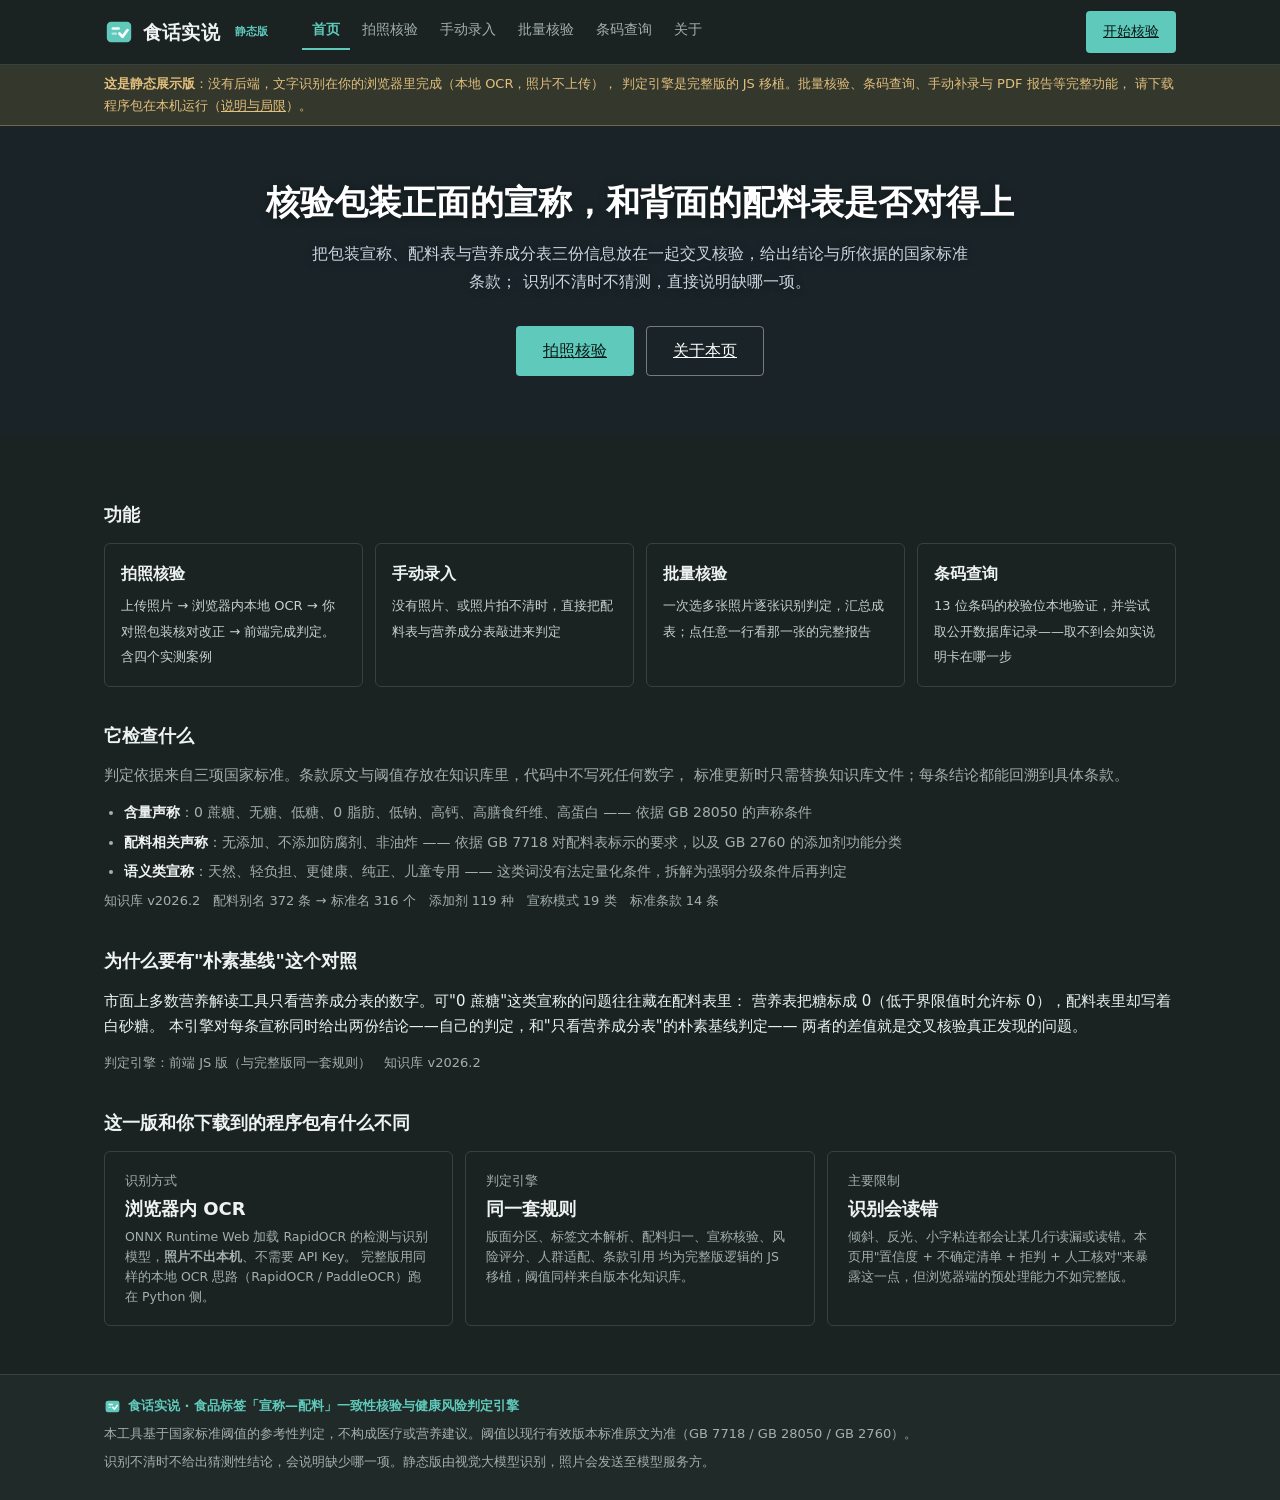
==== index.html @ 98bd34e5 "新增过敏原预警与个人健康档案" ====
<!DOCTYPE html>
<html lang="zh-CN">
<head>
<meta charset="utf-8">
<meta name="viewport" content="width=device-width, initial-scale=1">
<title>食话实说 · 静态版 · 食品标签「宣称—配料」核验</title>
<!-- 相对路径：GitHub Pages 常部署在 user.github.io/repo/ 这样的子路径下，
     绝对路径 /static/... 会 404，因此本套页面一律用相对路径。 -->
<link rel="stylesheet" href="static/style.css">
<style>
  /* 静态版补充样式（三页共用，故内联在此，避免改动逐字复制的 style.css）。
     1) style.css 里的 hero 背景图用的是 /static/hero.jpg 绝对路径，子路径部署会 404，
        这里改用纯色底。若要恢复背景图：把 web/static/hero.jpg 复制到 static/ 下，
        并把下面第一行的 background-image 改成 url("static/hero.jpg")。
     2) 顶部「静态展示版」横条。 */
  .hero, .page-hero { background-image: none; background-color: var(--bg-soft); }
  .hero::before, .page-hero::before { background: rgba(15, 23, 42, .30); }
  .static-banner {
    background: rgba(227, 192, 125, .12);
    border-bottom: 1px solid rgba(227, 192, 125, .35);
    color: var(--warn);
    font-size: 13px;
    line-height: 1.7;
  }
  .static-banner-inner { max-width: var(--wrap); margin: 0 auto; padding: 8px 24px; }
  .static-banner a { color: var(--warn); }
  .static-banner b { font-weight: 700; }
</style>
</head>
<body>

<header class="topbar">
  <div class="topbar-inner">
    <a class="brand" href="index.html">
      <svg class="brand-logo" viewBox="0 0 32 32" width="30" height="30" aria-hidden="true"><rect x="3" y="5" width="26" height="22" rx="4.5" fill="currentColor"/><rect x="8" y="11" width="9" height="2.6" rx="1.3" fill="#fff" opacity=".92"/><rect x="8" y="16.4" width="6" height="2.6" rx="1.3" fill="#fff" opacity=".55"/><path d="M16.5 17.6l3.3 3.4 5.2-7" fill="none" stroke="#fff" stroke-width="2.9" stroke-linecap="round" stroke-linejoin="round"/></svg>
      <span class="brand-name">食话实说</span>
      <span class="brand-tag">静态版</span>
    </a>
    <nav class="nav">
      <a href="index.html">首页</a>
      <a href="verify.html">拍照核验</a>
      <a href="manual.html">手动录入</a>
      <a href="batch.html">批量核验</a>
      <a href="barcode.html">条码查询</a>
      <a href="about.html">关于</a>
    </nav>
    <div class="topbar-actions">
      <a class="btn btn-sm" href="verify.html">开始核验</a>
    </div>
  </div>
</header>

<div class="static-banner">
  <div class="static-banner-inner">
    <b>这是静态展示版</b>：没有后端，文字识别在你的浏览器里完成（本地 OCR，照片不上传），
    判定引擎是完整版的 JS 移植。批量核验、条码查询、手动补录与 PDF 报告等完整功能，
    请下载程序包在本机运行（<a href="about.html">说明与局限</a>）。
  </div>
</div>

<section class="hero">
  <div class="hero-inner">
    <h1>核验包装正面的宣称，和背面的配料表是否对得上</h1>
    <p class="hero-sub">
      把包装宣称、配料表与营养成分表三份信息放在一起交叉核验，给出结论与所依据的国家标准条款；
      识别不清时不猜测，直接说明缺哪一项。
    </p>

    <div class="hero-actions">
      <a class="btn btn-lg" href="verify.html">拍照核验</a>
      <a class="btn-ghost btn-lg" href="about.html">关于本页</a>
    </div>
  </div>
</section>

<main>
  <h2>功能</h2>
  <div class="feature-grid">
    <a class="feature-card" href="verify.html">
      <span class="name">拍照核验</span>
      <span class="desc">上传照片 → 浏览器内本地 OCR → 你对照包装核对改正 → 前端完成判定。含四个实测案例</span>
    </a>
    <a class="feature-card" href="manual.html">
      <span class="name">手动录入</span>
      <span class="desc">没有照片、或照片拍不清时，直接把配料表与营养成分表敲进来判定</span>
    </a>
    <a class="feature-card" href="batch.html">
      <span class="name">批量核验</span>
      <span class="desc">一次选多张照片逐张识别判定，汇总成表；点任意一行看那一张的完整报告</span>
    </a>
    <a class="feature-card" href="barcode.html">
      <span class="name">条码查询</span>
      <span class="desc">13 位条码的校验位本地验证，并尝试取公开数据库记录——取不到会如实说明卡在哪一步</span>
    </a>
  </div>

  <h2>它检查什么</h2>
  <p class="muted">
    判定依据来自三项国家标准。条款原文与阈值存放在知识库里，代码中不写死任何数字，
    标准更新时只需替换知识库文件；每条结论都能回溯到具体条款。
  </p>
  <ul class="plain-list">
    <li><b>含量声称</b>：0 蔗糖、无糖、低糖、0 脂肪、低钠、高钙、高膳食纤维、高蛋白 —— 依据 GB 28050 的声称条件</li>
    <li><b>配料相关声称</b>：无添加、不添加防腐剂、非油炸 —— 依据 GB 7718 对配料表标示的要求，以及 GB 2760 的添加剂功能分类</li>
    <li><b>语义类宣称</b>：天然、轻负担、更健康、纯正、儿童专用 —— 这类词没有法定量化条件，拆解为强弱分级条件后再判定</li>
  </ul>
  <p class="small muted" id="kbInfo">知识库信息加载中…</p>

  <h2>为什么要有"朴素基线"这个对照</h2>
  <p>
    市面上多数营养解读工具只看营养成分表的数字。可"0 蔗糖"这类宣称的问题往往藏在配料表里：
    营养表把糖标成 0（低于界限值时允许标 0），配料表里却写着白砂糖。
    本引擎对每条宣称同时给出两份结论——自己的判定，和"只看营养成分表"的朴素基线判定——
    两者的差值就是交叉核验真正发现的问题。
  </p>
  <p class="small muted" id="engineInfo"></p>

  <h2>这一版和你下载到的程序包有什么不同</h2>
  <div class="stat-cards">
    <div class="stat-card">
      <div class="k">识别方式</div>
      <div class="v" style="font-size:18px">浏览器内 OCR</div>
      <div class="s">ONNX Runtime Web 加载 RapidOCR 的检测与识别模型，<b>照片不出本机</b>、不需要 API Key。
        完整版用同样的本地 OCR 思路（RapidOCR / PaddleOCR）跑在 Python 侧。</div>
    </div>
    <div class="stat-card">
      <div class="k">判定引擎</div>
      <div class="v" style="font-size:18px">同一套规则</div>
      <div class="s">版面分区、标签文本解析、配料归一、宣称核验、风险评分、人群适配、条款引用
        均为完整版逻辑的 JS 移植，阈值同样来自版本化知识库。</div>
    </div>
    <div class="stat-card">
      <div class="k">主要限制</div>
      <div class="v" style="font-size:18px">识别会读错</div>
      <div class="s">倾斜、反光、小字粘连都会让某几行读漏或读错。本页用"置信度 + 不确定清单 + 拒判
        + 人工核对"来暴露这一点，但浏览器端的预处理能力不如完整版。</div>
    </div>
  </div>
</main>

<footer>
  <div class="footer-inner">
    <p class="footer-brand">
      <svg class="footer-logo" viewBox="0 0 32 32" width="17" height="17" aria-hidden="true"><rect x="3" y="5" width="26" height="22" rx="4.5" fill="currentColor"/><rect x="8" y="11" width="9" height="2.6" rx="1.3" fill="#fff" opacity=".92"/><rect x="8" y="16.4" width="6" height="2.6" rx="1.3" fill="#fff" opacity=".55"/><path d="M16.5 17.6l3.3 3.4 5.2-7" fill="none" stroke="#fff" stroke-width="2.9" stroke-linecap="round" stroke-linejoin="round"/></svg>
      食话实说 · 食品标签「宣称—配料」一致性核验与健康风险判定引擎
    </p>
    <p>本工具基于国家标准阈值的参考性判定，不构成医疗或营养建议。阈值以现行有效版本标准原文为准（GB 7718 / GB 28050 / GB 2760）。</p>
    <p>识别不清时不给出猜测性结论，会说明缺少哪一项。静态版由视觉大模型识别，照片会发送至模型服务方。</p>
  </div>
</footer>

<script src="static/rules.js"></script>
<script src="static/ocr.js"></script>
<script src="static/app.js"></script>
</body>
</html>
---- static/style.css ----
/* 食话实说 · 共享样式
 *
 * 设计基线：白底、1px 边框、6px 圆角、无阴影。不用渐变、不用大圆角、
 * 不用 emoji 图标——这四样是模板化页面最明显的特征，真实网站很少这么写。
 * 字号克制：正文 15px，标题最大 24px，不做巨型标语。
 */

:root {
  /* 深色主题。整页统一深墨绿，靠明度差分层：页面底 < 卡片 < 悬停态。
     深色底上原来的 #0f766e 太暗，品牌色提亮为 #2dd4bf。 */
  --brand: #5fc9bb;
  --brand-dark: #45b3a5;
  --brand-light: #1c423d;
  --line: #35423f;
  --text: #eef2f1;
  --muted: #a3b0ad;
  /* 小字说明专用：比 --muted 亮一档，12~13px 下才看得清，
     又不像 --text 那样逼近纯白，读起来柔和 */
  --text-soft: #c6d2cf;
  --bg-soft: #202a28;
  --ok: #6fdaa4;
  --bad: #eb9d9d;
  --warn: #e3c07d;
  --unknown: #9ca3af;
  --bg: #1a2321;
  --card: #212c2a;
  --card-hover: #27332f;
  --field: #1b2523;
  /* 这两个变量此前被引用但没定义：var(--radius) 在多处使用却解析为空，
     那些圆角其实一直没生效。现在补上，并统一内容宽度。 */
  --radius: 6px;
  --wrap: 1120px;
}

* { box-sizing: border-box; }

body {
  margin: 0;
  background: var(--bg);
  color: #eef2f1;
  color: var(--text);
  font: 15px/1.7 "Microsoft YaHei", "PingFang SC", system-ui, sans-serif;
}

a { color: var(--brand); }

/* ---------------------------------------------------------------- 顶栏 */
.topbar { border-bottom: 1px solid var(--line); background: var(--bg); }

/* 顶栏三段式：品牌（logo + 名称 + 标签）｜导航｜动作区 */
.topbar-inner {
  max-width: var(--wrap);
  margin: 0 auto;
  padding: 0 24px;
  height: 64px;
  display: flex;
  align-items: center;
  gap: 28px;
}

.brand {
  display: flex;
  align-items: center;
  gap: 9px;
  text-decoration: none;
  color: var(--brand);
  flex: none;
}

.brand-logo { display: block; flex: none; }

.brand-name {
  font-size: 19px;
  font-weight: 700;
  color: var(--text);
  letter-spacing: .2px;
  white-space: nowrap;
}

/* 品牌后的小标签，作用相当于腾讯云那里的「大模型」 */
.brand-tag {
  font-size: 11px;
  font-weight: 600;
  color: var(--brand);
  background: var(--brand-soft);
  padding: 2px 6px;
  border-radius: 3px;
  white-space: nowrap;
}

.nav { display: flex; gap: 2px; flex-wrap: wrap; margin-right: auto; }

.topbar-actions { display: flex; align-items: center; gap: 14px; flex: none; }

.topbar-link {
  font-size: 14px;
  color: var(--muted);
  text-decoration: none;
  white-space: nowrap;
}

.topbar-link:hover { color: var(--brand); }

.btn-sm { padding: 6px 14px; font-size: 14px; }

.nav a {
  padding: 4px 10px 6px;
  font-size: 14px;
  color: var(--muted);
  text-decoration: none;
  border-bottom: 2px solid transparent;
}

.nav a:hover { color: var(--text); }
.nav a.active { color: var(--brand); border-bottom-color: var(--brand); font-weight: 600; }

/* ---------------------------------------------------------------- 内容区 */
main { max-width: var(--wrap); margin: 0 auto; padding: 32px 24px 48px; }

h1 { font-size: 24px; margin: 0 0 10px; font-weight: 600; color: #eef2f1;
  color: var(--text); }
h2 { font-size: 18px; margin: 34px 0 12px; font-weight: 600; color: #eef2f1;
  color: var(--text); }
h3 { font-size: 16px; margin: 22px 0 8px; font-weight: 600; color: #eef2f1;
  color: var(--text); }
p { margin: 0 0 12px; }

.lead { color: var(--muted); margin-bottom: 26px; }
.muted { color: var(--muted); }
.small { font-size: 13px; }

/* ---------------------------------------------------------------- 按钮 */
.btn,
.btn-ghost {
  font: inherit;
  font-size: 14px;
  padding: 8px 16px;
  border-radius: 4px;
  border: 1px solid transparent;
  cursor: pointer;
}

.btn { background: var(--brand); color: #0b1a18; }
.btn:hover { background: var(--brand-dark); }
.btn:disabled { background: #3a4644; color: #6b7a77; cursor: not-allowed; }

.btn-ghost { background: transparent; border-color: var(--line); color: var(--text); }
.btn-ghost:hover { border-color: var(--brand); color: var(--brand); }

.btn-row { display: flex; gap: 10px; flex-wrap: wrap; margin: 18px 0; }

/* ---------------------------------------------------------------- 面板与表单 */
.panel {
  border: 1px solid var(--line);
  border-radius: var(--radius);
  padding: 18px 20px;
  margin-bottom: 18px;
}

.panel-title {
  font-size: 15px;
  font-weight: 600;
  margin: 0 0 14px;
  padding-bottom: 10px;
  border-bottom: 1px solid var(--line);
  color: #eef2f1;
  color: var(--text);
}

label { display: block; font-size: 14px; margin: 14px 0 6px; }
label:first-child { margin-top: 0; }

input[type="text"],
textarea,
select {
  width: 100%;
  font: inherit;
  font-size: 14px;
  padding: 8px 10px;
  border: 1px solid var(--line);
  border-radius: 4px;
  background: var(--card);
  color: var(--text);
}

input:focus,
textarea:focus,
select:focus { outline: none; border-color: var(--brand); }

textarea { min-height: 76px; resize: vertical; line-height: 1.6; }

.field-hint { font-size: 12px; color: var(--muted); margin-top: 4px; }

/* ---------------------------------------------------------------- 拖拽上传 */
.dropzone {
  display: block;
  border: 1px dashed #3a4644;
  border-radius: var(--radius);
  padding: 28px 20px;
  text-align: center;
  color: var(--muted);
  cursor: pointer;
  background: var(--bg-soft);
}

.dropzone:hover,
.dropzone.over { border-color: var(--brand); color: var(--brand); background: rgba(45, 212, 191, .08); }
.dropzone input[type="file"] { display: none; }
.dropzone b { display: block; font-size: 15px; color: var(--text); margin-bottom: 4px; }
.dropzone.over b { color: var(--brand); }

.preview-wrap { position: relative; margin-top: 14px; }
.preview-wrap[hidden] { display: none; }
.preview { width: 100%; border: 1px solid var(--line); border-radius: var(--radius); display: block; }

.file-info { font-size: 13px; color: var(--muted); margin-top: 8px; }

/* ---------------------------------------------------------------- 提示条 */
.notice {
  border: 1px solid var(--line);
  border-left: 3px solid var(--brand);
  border-radius: 4px;
  padding: 10px 14px;
  margin-bottom: 16px;
  font-size: 14px;
  background: var(--bg-soft);
}

.notice.error { border-left-color: var(--bad); color: var(--bad); }
.notice.ok { border-left-color: var(--ok); color: var(--ok); }

/* ---------------------------------------------------------------- 首页 */
.entry { border-top: 1px solid var(--line); padding: 16px 0; }
.entry:last-child { border-bottom: 1px solid var(--line); }

.entry a {
  display: flex;
  align-items: baseline;
  gap: 16px;
  text-decoration: none;
  color: inherit;
}

.entry a:hover .entry-name { color: var(--brand); }
.entry-name { font-size: 16px; font-weight: 600; min-width: 120px; }
.entry-desc { color: var(--muted); font-size: 14px; }

.plain-list { margin: 0; padding-left: 20px; color: var(--muted); font-size: 14px; }
.plain-list li { margin-bottom: 6px; }
.plain-list b { color: var(--text); font-weight: 600; }

/* ---------------------------------------------------------------- 结果渲染 */
.stages { font-size: 13px; color: var(--muted); margin-bottom: 12px; }
.stages[hidden] { display: none; }
.stage { display: inline-block; margin-right: 14px; }
.stage.done { color: var(--ok); }
.stage.active { color: var(--brand); font-weight: 600; }

.summary {
  display: grid;
  grid-template-columns: repeat(auto-fit, minmax(200px, 1fr));
  gap: 1px;
  background: var(--line);
  border: 1px solid var(--line);
  border-radius: var(--radius);
  overflow: hidden;
  margin-bottom: 20px;
}

.stat { background: var(--card); padding: 14px 16px; }
.stat .k { font-size: 13px; color: var(--muted); }
.stat .v { font-size: 19px; font-weight: 600; margin: 2px 0; }
.stat .s { font-size: 12px; color: var(--muted); }

.section-title {
  font-size: 16px;
  font-weight: 600;
  margin: 26px 0 12px;
  display: flex;
  align-items: center;
  justify-content: space-between;
  gap: 12px;
}

.card {
  border: 1px solid var(--line);
  border-radius: var(--radius);
  padding: 14px 16px;
  margin-bottom: 12px;
}

.card-head { display: flex; align-items: center; gap: 10px; flex-wrap: wrap; }
.claim-title { font-weight: 600; }

.tag {
  font-size: 12px;
  padding: 1px 8px;
  border-radius: 3px;
  border: 1px solid currentColor;
}

.tag.ok { color: var(--ok); }
.tag.bad { color: var(--bad); }
.tag.warn { color: var(--warn); }
.tag.unknown { color: var(--unknown); }

.hits { list-style: none; margin: 10px 0 0; padding: 0; font-size: 14px; }
.hits li { padding: 3px 0 3px 10px; border-left: 2px solid var(--line); margin-bottom: 4px; }
.hits li.violated { border-left-color: var(--bad); }
.hits li.satisfied { border-left-color: var(--ok); }
.hits li.missing { border-left-color: var(--warn); }
.hits b { font-weight: 600; }

.note { font-size: 13px; color: var(--muted); margin-top: 8px; }

.baseline {
  font-size: 13px;
  color: var(--warn);
  background: rgba(251, 191, 36, .1);
  border: 1px solid rgba(251, 191, 36, .35);
  border-radius: 4px;
  padding: 8px 12px;
  margin-top: 10px;
}

.reject {
  border: 1px solid var(--line);
  border-left: 3px solid var(--warn);
  border-radius: 4px;
  padding: 14px 16px;
  background: var(--bg-soft);
}

.unknown-list {
  font-size: 13px;
  color: var(--muted);
  border: 1px solid var(--line);
  border-radius: 4px;
  padding: 10px 12px;
  margin-top: 12px;
}

details { margin-top: 10px; }
summary { cursor: pointer; font-size: 13px; color: var(--brand); }

.clause-chip {
  font: inherit;
  font-size: 12.5px;
  font-family: Consolas, "Courier New", monospace;
  margin: 8px 8px 0 0;
  padding: 4px 8px;
  border: 1px solid var(--line);
  border-radius: 3px;
  background: var(--bg-soft);
  color: var(--brand);
  cursor: pointer;
}

.clause-chip:hover { border-color: var(--brand); }

.factor { margin-bottom: 14px; }
.factor-top { display: flex; justify-content: space-between; font-size: 14px; }

.bar { height: 6px; background: var(--line); border-radius: 3px; overflow: hidden; margin-top: 5px; }
.bar i { display: block; height: 100%; }
.bar i.低 { background: var(--ok); }
.bar i.中 { background: var(--warn); }
.bar i.高 { background: var(--bad); }
.bar i.未知 { background: var(--unknown); }

.pop-list { border: 1px solid var(--line); border-radius: var(--radius); }
.pop { padding: 10px 14px; border-bottom: 1px solid var(--line); font-size: 14px; }
.pop:last-child { border-bottom: none; }
.pop.active { background: rgba(45, 212, 191, .14); border-color: var(--brand); }
.pop .lvl { font-weight: 600; margin-right: 8px; }
.pop .name { font-weight: 600; }
.pop ul { margin: 4px 0 0; padding-left: 20px; color: var(--muted); font-size: 13px; }

/* ---------------------------------------------------------------- 示例库 */
.sample-grid {
  display: grid;
  grid-template-columns: repeat(auto-fit, minmax(240px, 1fr));
  gap: 12px;
}

.sample-card {
  border: 1px solid var(--line);
  border-radius: var(--radius);
  padding: 14px 16px;
  cursor: pointer;
  background: var(--card);
  text-align: left;
  font: inherit;
}

.sample-card:hover { border-color: var(--brand); }
.sample-card .claim { font-size: 12px; color: var(--brand); }
.sample-card .title { font-weight: 600; margin: 4px 0 6px; color: #eef2f1;
  color: var(--text); }
.sample-card .desc { font-size: 13px; color: #c6d2cf;
  color: var(--text-soft); }
.sample-card .note { font-size: 12px; color: var(--warn); margin-top: 8px; }
.sample-card .note.same { color: #c6d2cf;
  color: var(--text-soft); }

/* ---------------------------------------------------------------- 批量列表 */
.batch-list { border: 1px solid var(--line); border-radius: var(--radius); margin-top: 14px; }
.batch-list[hidden] { display: none; }
.batch-item {
  display: flex;
  align-items: center;
  justify-content: space-between;
  gap: 12px;
  padding: 8px 14px;
  border-bottom: 1px solid var(--line);
  font-size: 14px;
}

.batch-item:last-child { border-bottom: none; }
.batch-item .name { overflow: hidden; text-overflow: ellipsis; white-space: nowrap; }

.batch-item button {
  font: inherit;
  font-size: 13px;
  border: none;
  background: none;
  color: var(--muted);
  cursor: pointer;
}

.batch-item button:hover { color: var(--bad); }

/* ---------------------------------------------------------------- 条款弹窗 */
.modal {
  position: fixed;
  inset: 0;
  background: rgba(17, 24, 39, .45);
  display: flex;
  align-items: center;
  justify-content: center;
  padding: 20px;
  z-index: 20;
}

.modal[hidden] { display: none; }

.modal-card {
  background: var(--card);
  border-radius: var(--radius);
  max-width: 640px;
  width: 100%;
  max-height: 80vh;
  overflow: auto;
  padding: 22px 24px;
}

.modal-head {
  display: flex;
  justify-content: space-between;
  align-items: flex-start;
  gap: 16px;
  border-bottom: 1px solid var(--line);
  padding-bottom: 12px;
  margin-bottom: 14px;
}

.modal-head h3 { margin: 0; }
.modal-body { font-size: 14px; line-height: 1.8; white-space: pre-wrap; }
.modal-close {
  font: inherit;
  font-size: 13px;
  border: 1px solid var(--line);
  background: var(--card);
  border-radius: 4px;
  padding: 4px 10px;
  cursor: pointer;
}

/* ---------------------------------------------------------------- 页脚 */
footer {
  border-top: 1px solid var(--line);
  background: var(--bg-soft);
  font-size: 13px;
  color: var(--muted);
}

.footer-inner { max-width: var(--wrap); margin: 0 auto; padding: 20px 24px; }
.footer-inner p { margin: 0 0 6px; }

.footer-brand {
  display: flex;
  align-items: center;
  gap: 7px;
  font-weight: 600;
  color: var(--brand);
}

.footer-logo { display: block; flex: none; }

/* ---------------------------------------------------------------- 感知信息 */
.perception {
  font-size: 12.5px;
  color: var(--muted);
  background: var(--bg-soft);
  border: 1px solid var(--line);
  border-radius: 4px;
  padding: 8px 12px;
}

.clause {
  font-size: 13px;
  color: var(--muted);
  line-height: 1.8;
  background: var(--bg-soft);
  border: 1px solid var(--line);
  border-radius: 4px;
  padding: 10px 12px;
  margin-top: 8px;
  max-height: 260px;
  overflow: auto;
}

/* ---------------------------------------------------------------- 批量明细表 */
.table-wrap {
  overflow-x: auto;
  border: 1px solid var(--line);
  border-radius: var(--radius);
}

table.grid { width: 100%; border-collapse: collapse; font-size: 13.5px; }
table.grid th,
table.grid td {
  padding: 8px 12px;
  border-bottom: 1px solid var(--line);
  text-align: left;
  vertical-align: top;
}

table.grid th { background: var(--bg-soft); font-weight: 600; font-size: 13px; }
table.grid tr:last-child td { border-bottom: none; }
table.grid tr.bad-row td { background: rgba(248, 113, 113, .1); }

/* ---------------------------------------------------------------- 信息行 */
.meta-row {
  display: flex;
  flex-wrap: wrap;
  gap: 6px 20px;
  font-size: 13px;
  color: var(--muted);
  border-top: 1px solid var(--line);
  border-bottom: 1px solid var(--line);
  padding: 8px 0;
  margin: 0 0 20px;
}

/* ---------------------------------------------------------------- 首页 hero */
/* 深色背景配白色文字：文字压在图片上，不加深色遮罩会看不清 */
.hero {
  position: relative;
  background: var(--bg) url("/static/hero.jpg") center / cover no-repeat;
}

.hero::before {
  content: "";
  position: absolute;
  inset: 0;
  background: rgba(15, 23, 42, .72);
}

.hero-inner {
  position: relative;
  max-width: var(--wrap);
  margin: 0 auto;
  padding: 54px 24px 58px;
  text-align: center;
}

.hero h1 {
  font-size: 34px;
  line-height: 1.35;
  font-weight: 600;
  color: #fff;
  margin: 0 0 14px;
  text-shadow: 0 1px 10px rgba(0,0,0,.45);
}

.hero-sub {
  font-size: 16px;
  line-height: 1.75;
  color: #cbd5e1;
  max-width: 660px;
  margin: 0 auto 28px;
  text-shadow: 0 1px 10px rgba(0,0,0,.45);
}

/* hero 里的输入卡：三个 Tab 共用一张卡，避免页面上出现三块并列的大框 */
.hero-card {
  max-width: 720px;
  margin: 0 auto;
  background: var(--card);
  border-radius: var(--radius);
  overflow: hidden;
  text-align: left;
}

.tabs {
  display: flex;
  border-bottom: 1px solid var(--line);
  background: var(--bg-soft);
}

.tab {
  flex: 1;
  font: inherit;
  font-size: 14px;
  padding: 12px 8px;
  border: none;
  border-bottom: 2px solid transparent;
  background: none;
  color: var(--muted);
  cursor: pointer;
}

.tab:hover { color: var(--text); }
.tab.active {
  color: var(--brand);
  border-bottom-color: var(--brand);
  background: var(--card);
  font-weight: 600;
}

.tab-panel { padding: 18px 20px 20px; }
.tab-panel[hidden] { display: none; }

.hero-card .dropzone { padding: 20px 16px; }
.hero-card input[type="text"] { height: 38px; }
.hero-card .btn-row { margin: 14px 0 0; }
.hero-card .field-hint { margin-top: 8px; }

/* ---------------------------------------------------------------- 功能页 hero 条 */
/* 功能页的 hero 与首页同源：同一张标签照片做底，压深遮罩后压白字。
   高度比首页矮得多，主次分明——首页是门面，功能页只是页面标题。 */
.page-hero {
  position: relative;
  background: var(--bg) url("/static/hero.jpg") center / cover no-repeat;
}

.page-hero::before {
  content: "";
  position: absolute;
  inset: 0;
  background: rgba(15, 23, 42, .74);
}

.page-hero-inner {
  position: relative;
  max-width: var(--wrap);
  margin: 0 auto;
  padding: 30px 24px;
}

.page-hero h1 {
  margin: 0 0 6px;
  color: #fff;
  text-shadow: 0 1px 10px rgba(0, 0, 0, .45);
}

.page-hero p {
  margin: 0;
  font-size: 14px;
  color: rgba(255, 255, 255, .86);
}

/* 每页取景位置略有不同，免得五个功能页的顶部看起来一模一样 */
.p-verify  .page-hero { background-position: 28% 42%; }
.p-manual  .page-hero { background-position: 74% 36%; }
.p-batch   .page-hero { background-position: 50% 64%; }
.p-barcode .page-hero { background-position: 16% 54%; }
.p-about   .page-hero { background-position: 84% 46%; }

/* ---------------------------------------------------------------- 首页功能入口 */
.feature-grid {
  display: grid;
  grid-template-columns: repeat(4, 1fr);
  gap: 12px;
}

.feature-card {
  display: block;
  border: 1px solid var(--line);
  border-radius: var(--radius);
  padding: 16px;
  text-decoration: none;
  color: inherit;
}

.feature-card:hover { border-color: var(--brand); }
.feature-card .name { display: block; font-size: 16px; font-weight: 600; margin-bottom: 6px; color: #eef2f1;
  color: var(--text); }
.feature-card .desc { font-size: 13px; line-height: 1.65; color: #c6d2cf;
  color: var(--text-soft); }

/* ---------------------------------------------------------------- 数字卡 */
.stat-cards {
  display: grid;
  grid-template-columns: repeat(3, 1fr);
  gap: 12px;
}

.stat-card {
  border: 1px solid var(--line);
  border-radius: var(--radius);
  padding: 18px 20px;
}

.stat-card .k { font-size: 13px; color: var(--muted); margin-bottom: 6px; }
.stat-card .v { font-size: 24px; font-weight: 600; line-height: 1.2; }
.stat-card .v small { font-size: 13px; font-weight: 400; color: var(--muted); margin-left: 4px; }
.stat-card .s { font-size: 12.5px; color: var(--muted); margin-top: 8px; line-height: 1.6; }

/* ---------------------------------------------------------------- 拍摄对象 */
.scene-grid {
  display: grid;
  grid-template-columns: repeat(4, 1fr);
  gap: 12px;
}

.scene-card {
  font: inherit;
  text-align: left;
  border: 1px solid var(--line);
  border-radius: var(--radius);
  padding: 14px 16px;
  background: var(--card);
  cursor: pointer;
}

.scene-card:hover { border-color: #4b5a57; }

/* 用 outline 而不是 box-shadow 表示选中：不占布局、也不会被当成阴影 */
.scene-card.active {
  border-color: var(--brand);
  outline: 2px solid var(--brand);
  outline-offset: -2px;
}

.scene-card .name { display: block; font-size: 14.5px; font-weight: 600; color: #eef2f1;
  color: var(--text); }
.scene-card .sub { display: block; font-size: 12.5px; margin-top: 4px; color: #c6d2cf;
  color: var(--text-soft); }

.scene-tip {
  margin-top: 12px;
  border: 1px solid var(--line);
  border-left: 3px solid var(--brand);
  border-radius: 4px;
  background: var(--bg-soft);
  padding: 10px 14px;
  font-size: 13.5px;
  line-height: 1.7;
}

.scene-tip[hidden] { display: none; }

@media (max-width: 900px) {
  .feature-grid,
  .scene-grid { grid-template-columns: repeat(2, 1fr); }
  .stat-cards { grid-template-columns: 1fr; }
}

@media (max-width: 640px) {
  .topbar-inner { height: auto; padding: 10px 16px; flex-direction: column; align-items: flex-start; gap: 6px; }
  main { padding: 20px 16px 36px; }
  .entry a { flex-direction: column; gap: 2px; }
  .hero-inner { padding: 36px 16px 40px; }
  .hero h1 { font-size: 24px; }
  .hero-sub { font-size: 14.5px; }
  .feature-grid,
  .scene-grid { grid-template-columns: 1fr; }
  .page-hero-inner { padding: 20px 16px; }
}


/* ---------------------------------------------------------------- 首页跳转按钮 */
/* 深色 hero 上的按钮组。主按钮用品牌色实心，另两个用描边——
   描边在这里要提亮边框和文字，否则压在背景图上会糊。 */
.hero-actions {
  display: flex;
  gap: 12px;
  justify-content: center;
  flex-wrap: wrap;
  margin-top: 30px;
}

.btn-lg { padding: 11px 26px; font-size: 15.5px; }

.hero-actions .btn-ghost {
  border-color: rgba(255, 255, 255, .4);
  color: #fff;
}

.hero-actions .btn-ghost:hover {
  border-color: #fff;
  background: rgba(255, 255, 255, .1);
}


/* 自动滚到报告时留一点上边距，别贴着视口顶 */
#report { scroll-margin-top: 20px; }


/* ---------------------------------------------------------------- 核验页左右分栏 */
/* 左边操作、右边报告。右栏 sticky 固定：滚动左侧表单时报告始终在视野里，
   不用往下翻找结果——这是工具类产品常见的布局。 */
.verify-layout {
  display: grid;
  grid-template-columns: minmax(0, 1fr) 430px;
  gap: 24px;
  align-items: start;
}

.verify-main { min-width: 0; }
.verify-side { position: sticky; top: 20px; }

.report-panel {
  background: var(--card);
  border: 1px solid var(--line);
  border-radius: var(--radius);
  display: flex;
  flex-direction: column;
  max-height: calc(100vh - 40px);
}

.report-head {
  display: flex;
  align-items: center;
  justify-content: space-between;
  gap: 10px;
  padding: 13px 18px;
  border-bottom: 1px solid var(--line);
  flex: none;
}

.report-title {
  font-size: 15px;
  font-weight: 600;
  color: #eef2f1;
  color: var(--text);
}

/* 状态徽章：让"出没出结果、结果是什么"一眼可见 */
.report-badge {
  font-size: 12px;
  font-weight: 600;
  padding: 3px 10px;
  border-radius: 3px;
  background: rgba(255, 255, 255, .07);
  color: var(--muted);
  white-space: nowrap;
}

.report-badge.busy { background: rgba(95, 201, 187, .16); color: var(--brand); }
.report-badge.ok { background: rgba(111, 218, 164, .16); color: var(--ok); }
.report-badge.bad { background: rgba(235, 157, 157, .16); color: var(--bad); }
.report-badge.warn { background: rgba(227, 192, 125, .16); color: var(--warn); }

.report-scroll {
  overflow-y: auto;
  padding: 16px 18px 20px;
  flex: 1;
}

.report-empty {
  padding: 40px 6px;
  text-align: center;
  font-size: 13.5px;
  line-height: 2;
  color: #c6d2cf;
  color: var(--text-soft);
}

/* 右栏只有 430px，报告里的统计卡横排会挤，改成竖排 */
.report-panel .summary { grid-template-columns: 1fr; }

@media (max-width: 1100px) {
  .verify-layout { grid-template-columns: 1fr; }
  .verify-side { position: static; }
  .report-panel { max-height: none; }
  .report-panel .summary { grid-template-columns: repeat(auto-fit, minmax(140px, 1fr)); }
}

/* ---------------------------------------------------------------- 个人健康档案 */
/* 过敏原选择：14 类做成可点选小标签。选中态沿用 .pop.active 的品牌色方案，
   不引入新配色；只有报告里的警告区块才动用 --bad 系的红。 */
.allergen-picker {
  display: flex;
  flex-wrap: wrap;
  gap: 8px;
  margin-top: 4px;
}

.allergen-chip {
  font: inherit;
  font-size: 12.5px;
  padding: 5px 11px;
  border: 1px solid var(--line);
  border-radius: 3px;
  background: var(--field);
  color: var(--text-soft);
  cursor: pointer;
}

.allergen-chip:hover { border-color: var(--brand); color: var(--brand); }

.allergen-chip.on {
  background: rgba(95, 201, 187, .16);
  border-color: var(--brand);
  color: var(--brand);
  font-weight: 600;
}

.allergen-chip:focus-visible { outline: 2px solid var(--brand); outline-offset: 1px; }

.profile-summary {
  font-size: 12.5px;
  color: var(--text-soft);
  border: 1px solid var(--line);
  border-radius: 4px;
  background: var(--bg-soft);
  padding: 9px 12px;
  margin-top: 16px;
}

/* ---------------------------------------------------------------- 过敏原警告 */
/* 深色主题下的红要柔和：与 .report-badge.bad 一样走 rgba(235, 157, 157, …)，
   靠低透明度底色 + 左侧实心色条建立警示层级，而不是大面积高饱和红。 */
.allergen-block {
  border: 1px solid rgba(235, 157, 157, .45);
  border-left: 3px solid var(--bad);
  border-radius: 4px;
  background: rgba(235, 157, 157, .10);
  padding: 12px 14px;
  margin-bottom: 16px;
}

.allergen-head {
  display: flex;
  align-items: baseline;
  justify-content: space-between;
  gap: 10px;
  font-size: 14px;
  font-weight: 600;
  color: var(--bad);
  margin-bottom: 8px;
}

.allergen-count { font-size: 12px; font-weight: 400; color: var(--muted); }

.allergen-item { padding: 9px 0; border-top: 1px solid rgba(235, 157, 157, .22); }
/* 紧跟在标题后的第一条不再画分隔线，避免标题下多出一道横线 */
.allergen-head + .allergen-item { border-top: none; padding-top: 0; }
.allergen-item.quiet { border-top-color: var(--line); }

.allergen-title { font-size: 14px; font-weight: 600; color: var(--text); }

.allergen-certainty {
  font-size: 12px;
  font-weight: 400;
  margin-left: 8px;
  padding: 1px 7px;
  border: 1px solid currentColor;
  border-radius: 3px;
  color: var(--bad);
}

.allergen-item.quiet .allergen-certainty { color: var(--muted); }

.allergen-text {
  font-size: 13.5px;
  line-height: 1.65;
  color: var(--text-soft);
  margin-top: 4px;
}

.allergen-item.quiet .allergen-text { color: var(--muted); }
.allergen-clause { font-size: 12px; color: var(--muted); margin-top: 4px; }

.allergen-foot {
  font-size: 12px;
  color: var(--muted);
  margin-top: 10px;
  padding-top: 8px;
  border-top: 1px solid var(--line);
}
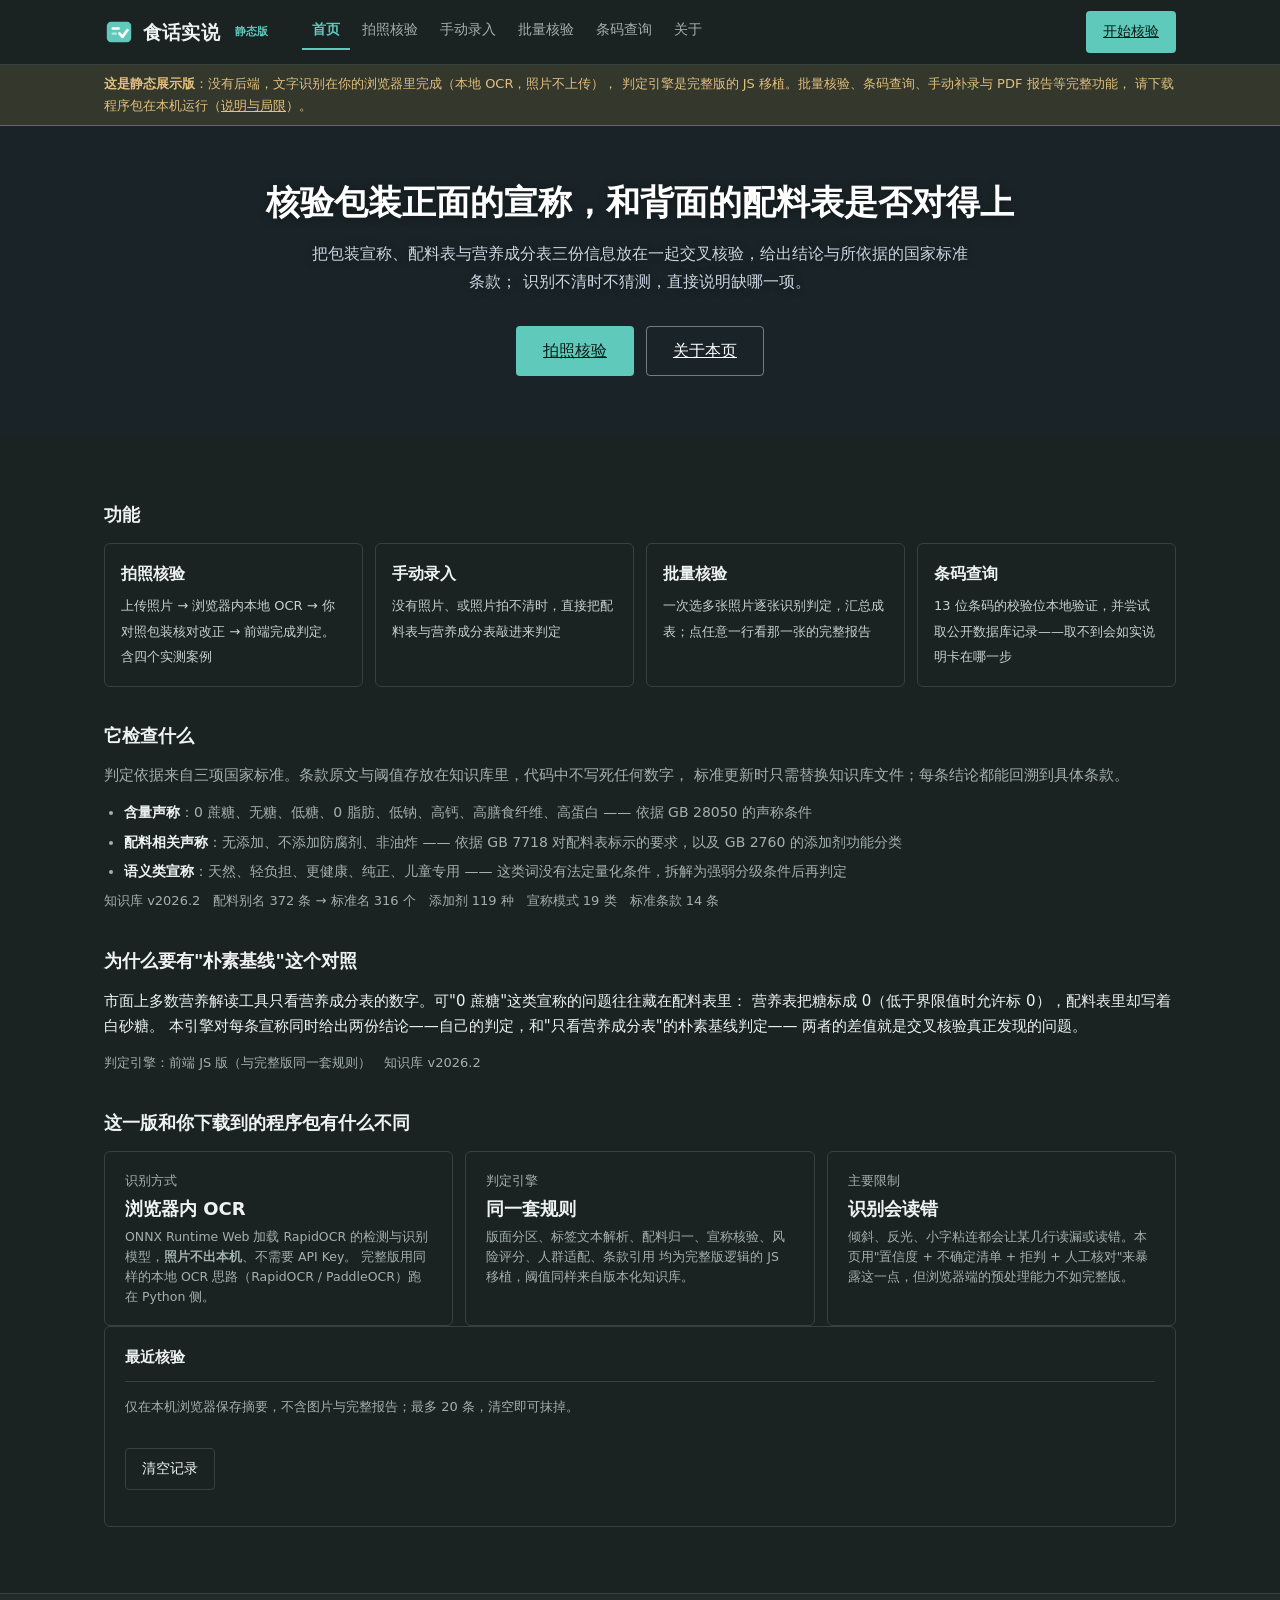
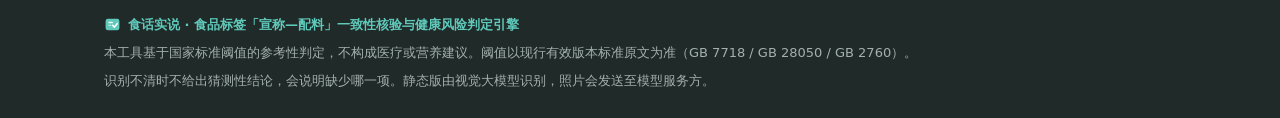
==== commit 302cb9b2: "新增知识库页与核验记录" ====
--- a/index.html
+++ b/index.html
@@ -136,6 +136,17 @@
         + 人工核对"来暴露这一点，但浏览器端的预处理能力不如完整版。</div>
     </div>
   </div>
+    <div class="panel" id="historyPanel">
+      <div class="panel-title">最近核验</div>
+      <p class="small muted" style="margin-top:0">
+        仅在本机浏览器保存摘要，不含图片与完整报告；最多 20 条，清空即可抹掉。
+      </p>
+      <div class="history-list" data-history-list></div>
+      <div class="btn-row">
+        <button class="btn-ghost btn-sm" type="button" data-history-clear>清空记录</button>
+      </div>
+    </div>
+
 </main>
 
 <footer>
@@ -152,5 +163,6 @@
 <script src="static/rules.js"></script>
 <script src="static/ocr.js"></script>
 <script src="static/app.js"></script>
+<script src="static/history.js"></script>
 </body>
 </html>
--- a/static/style.css
+++ b/static/style.css
@@ -992,3 +992,222 @@
   padding-top: 8px;
   border-top: 1px solid var(--line);
 }
+/* ---------------------------------------------------------------- 报告元信息 */
+/* 检测依据、判定方式、数据留存三项。放在报告头部下方，让结论的来历一眼可见。 */
+.report-meta {
+  margin: 0;
+  padding: 12px 18px;
+  border-bottom: 1px solid var(--line);
+  background: var(--bg-soft);
+  display: grid;
+  gap: 6px;
+  flex: none;
+}
+
+.report-meta > div {
+  display: flex;
+  gap: 10px;
+  font-size: 12.5px;
+  line-height: 1.6;
+}
+
+.report-meta dt {
+  flex: none;
+  width: 60px;
+  color: #a3b0ad;
+  color: var(--muted);
+}
+
+.report-meta dd {
+  margin: 0;
+  color: #c6d2cf;
+  color: var(--text-soft);
+}
+
+
+/* ---------------------------------------------------------------- 核验记录 */
+.history-list {
+  display: grid;
+  gap: 8px;
+}
+
+.history-item {
+  border: 1px solid var(--line);
+  border-radius: var(--radius);
+  padding: 9px 11px;
+  background: var(--field);
+}
+
+.history-line {
+  display: flex;
+  align-items: center;
+  justify-content: space-between;
+  gap: 10px;
+}
+
+.history-name {
+  font-size: 13.5px;
+  font-weight: 600;
+  color: #eef2f1;
+  color: var(--text);
+  overflow: hidden;
+  text-overflow: ellipsis;
+  white-space: nowrap;
+}
+
+.history-meta {
+  font-size: 12px;
+  margin-top: 4px;
+  color: #c6d2cf;
+  color: var(--text-soft);
+}
+
+.history-empty {
+  font-size: 13px;
+  padding: 10px 0;
+  color: #a3b0ad;
+  color: var(--muted);
+}
+
+
+/* ---------------------------------------------------------------- 知识库页 */
+.kb-stats {
+  display: grid;
+  grid-template-columns: repeat(4, 1fr);
+  gap: 12px;
+  margin-bottom: 22px;
+}
+
+.kb-stat {
+  background: var(--card);
+  border: 1px solid var(--line);
+  border-radius: var(--radius);
+  padding: 12px 14px;
+}
+
+.kb-stat b {
+  display: block;
+  font-size: 22px;
+  font-weight: 700;
+  color: var(--brand);
+}
+
+.kb-stat span {
+  font-size: 12.5px;
+  color: var(--text-soft);
+}
+
+.kb-tabs { margin-bottom: 16px; }
+
+.kb-count {
+  font-size: 12.5px;
+  margin: 10px 0;
+  color: var(--muted);
+}
+
+.kb-group { margin-bottom: 18px; }
+
+.kb-group-title {
+  font-size: 13px;
+  font-weight: 600;
+  color: var(--brand);
+  padding-bottom: 6px;
+  border-bottom: 1px solid var(--line);
+  margin-bottom: 10px;
+}
+
+.kb-item {
+  border: 1px solid var(--line);
+  border-radius: var(--radius);
+  padding: 10px 12px;
+  margin-bottom: 8px;
+  background: var(--field);
+}
+
+.kb-item-head {
+  display: flex;
+  align-items: center;
+  gap: 8px;
+  flex-wrap: wrap;
+}
+
+.kb-item-name {
+  font-size: 14px;
+  font-weight: 600;
+  color: var(--text);
+}
+
+.kb-item-tag {
+  font-size: 11.5px;
+  padding: 2px 7px;
+  border-radius: 3px;
+  color: var(--muted);
+  background: rgba(255, 255, 255, .06);
+}
+
+.kb-arrow { color: var(--brand); }
+
+.kb-item-body {
+  font-size: 13px;
+  line-height: 1.75;
+  margin-top: 6px;
+  color: var(--text-soft);
+}
+
+.kb-item-note {
+  font-size: 12.5px;
+  margin-top: 4px;
+  color: var(--muted);
+}
+
+.kb-chips {
+  display: flex;
+  gap: 6px;
+  flex-wrap: wrap;
+  margin-top: 7px;
+}
+
+.kb-chip {
+  font-size: 11.5px;
+  padding: 2px 8px;
+  border-radius: 3px;
+  color: var(--brand);
+  background: rgba(95, 201, 187, .12);
+}
+
+.kb-chip.muted {
+  color: var(--muted);
+  background: rgba(255, 255, 255, .06);
+}
+
+.kb-row {
+  display: flex;
+  align-items: center;
+  justify-content: space-between;
+  gap: 10px;
+  padding: 7px 0;
+  border-bottom: 1px solid var(--line);
+}
+
+.kb-row:last-child { border-bottom: none; }
+
+.kb-row-name { font-size: 13.5px; color: var(--text); }
+.kb-row-tag { font-size: 11.5px; color: var(--muted); }
+
+.kb-empty {
+  font-size: 13px;
+  padding: 14px 0;
+  color: var(--muted);
+}
+
+.kb-filters { display: flex; gap: 10px; }
+
+.kb-filters input { flex: 1; }
+
+.kb-filters select { width: 210px; }
+
+@media (max-width: 820px) {
+  .kb-stats { grid-template-columns: repeat(2, 1fr); }
+  .kb-filters { flex-direction: column; }
+  .kb-filters select { width: 100%; }
+}
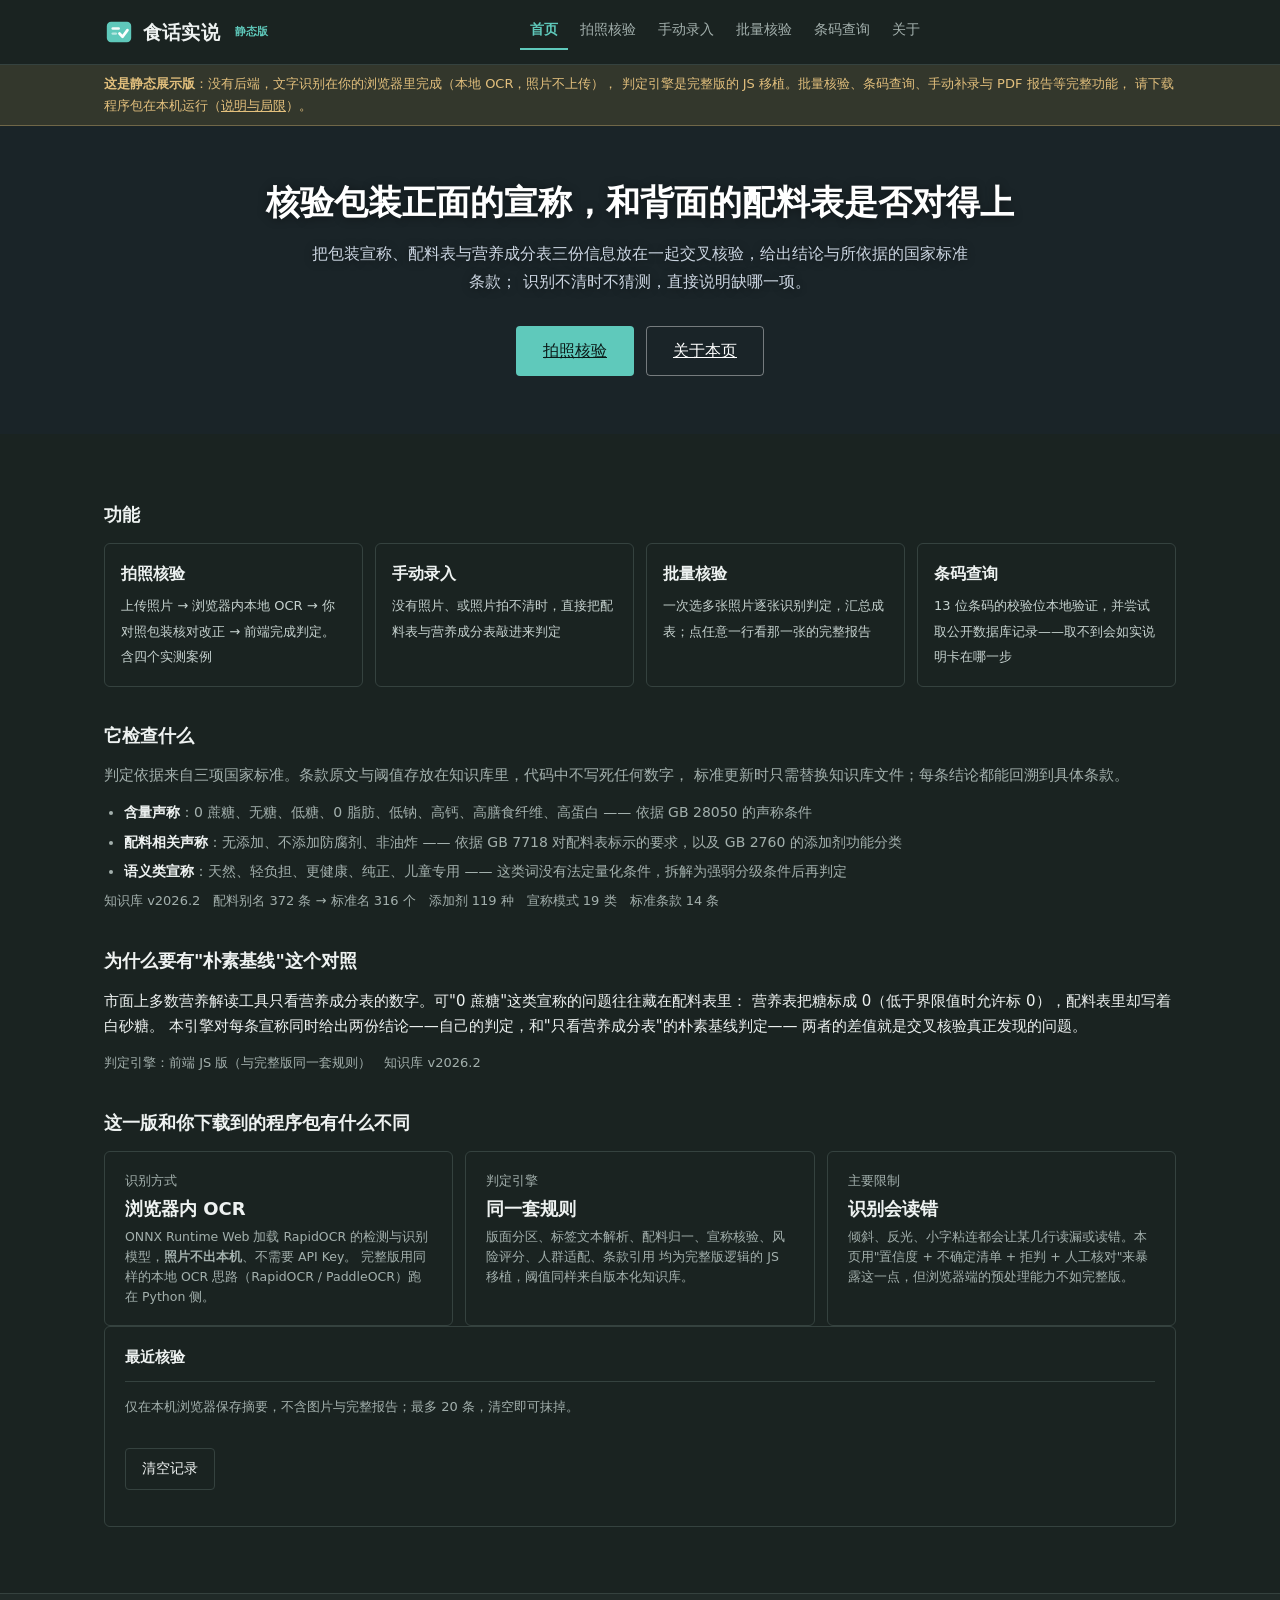
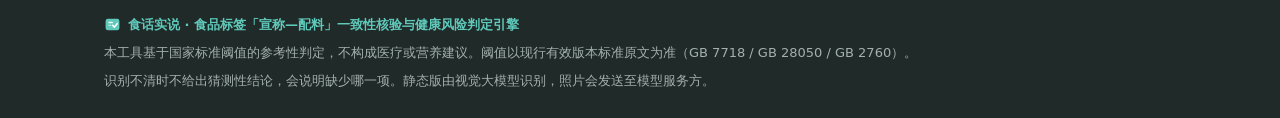
==== commit 37e80368: "顶栏居中并移除右侧按钮" ====
--- a/index.html
+++ b/index.html
@@ -45,7 +45,6 @@
       <a href="about.html">关于</a>
     </nav>
     <div class="topbar-actions">
-      <a class="btn btn-sm" href="verify.html">开始核验</a>
     </div>
   </div>
 </header>
--- a/static/style.css
+++ b/static/style.css
@@ -88,7 +88,16 @@
   white-space: nowrap;
 }
 
-.nav { display: flex; gap: 2px; flex-wrap: wrap; margin-right: auto; }
+/* 顶栏导航居中：占据品牌与右侧动作之间的剩余空间，把链接聚在中间。
+   原来用 margin-right:auto 把导航推向左、动作区贴右，去掉右侧按钮后
+   那样会显得整条顶栏偏左。 */
+.nav {
+  display: flex;
+  gap: 2px;
+  flex-wrap: wrap;
+  flex: 1;
+  justify-content: center;
+}
 
 .topbar-actions { display: flex; align-items: center; gap: 14px; flex: none; }
 
@@ -171,6 +180,7 @@
 label:first-child { margin-top: 0; }
 
 input[type="text"],
+input[type="search"],
 textarea,
 select {
   width: 100%;
@@ -181,6 +191,27 @@
   border-radius: 4px;
   background: var(--card);
   color: var(--text);
+}
+
+/* 浏览器对 search 类型有一套自己的外观：浅色底、内置放大镜与清除按钮，
+   放在深色页面上会格外扎眼。这里统一到与其它输入框一致，并去掉内置控件。 */
+input[type="search"] {
+  appearance: none;
+  -webkit-appearance: none;
+}
+
+input[type="search"]::-webkit-search-decoration,
+input[type="search"]::-webkit-search-cancel-button,
+input[type="search"]::-webkit-search-results-button,
+input[type="search"]::-webkit-search-results-decoration {
+  appearance: none;
+  -webkit-appearance: none;
+}
+
+input::placeholder,
+textarea::placeholder {
+  color: var(--muted);
+  opacity: 1;
 }
 
 input:focus,
@@ -992,6 +1023,8 @@
   padding-top: 8px;
   border-top: 1px solid var(--line);
 }
+
+
 /* ---------------------------------------------------------------- 报告元信息 */
 /* 检测依据、判定方式、数据留存三项。放在报告头部下方，让结论的来历一眼可见。 */
 .report-meta {
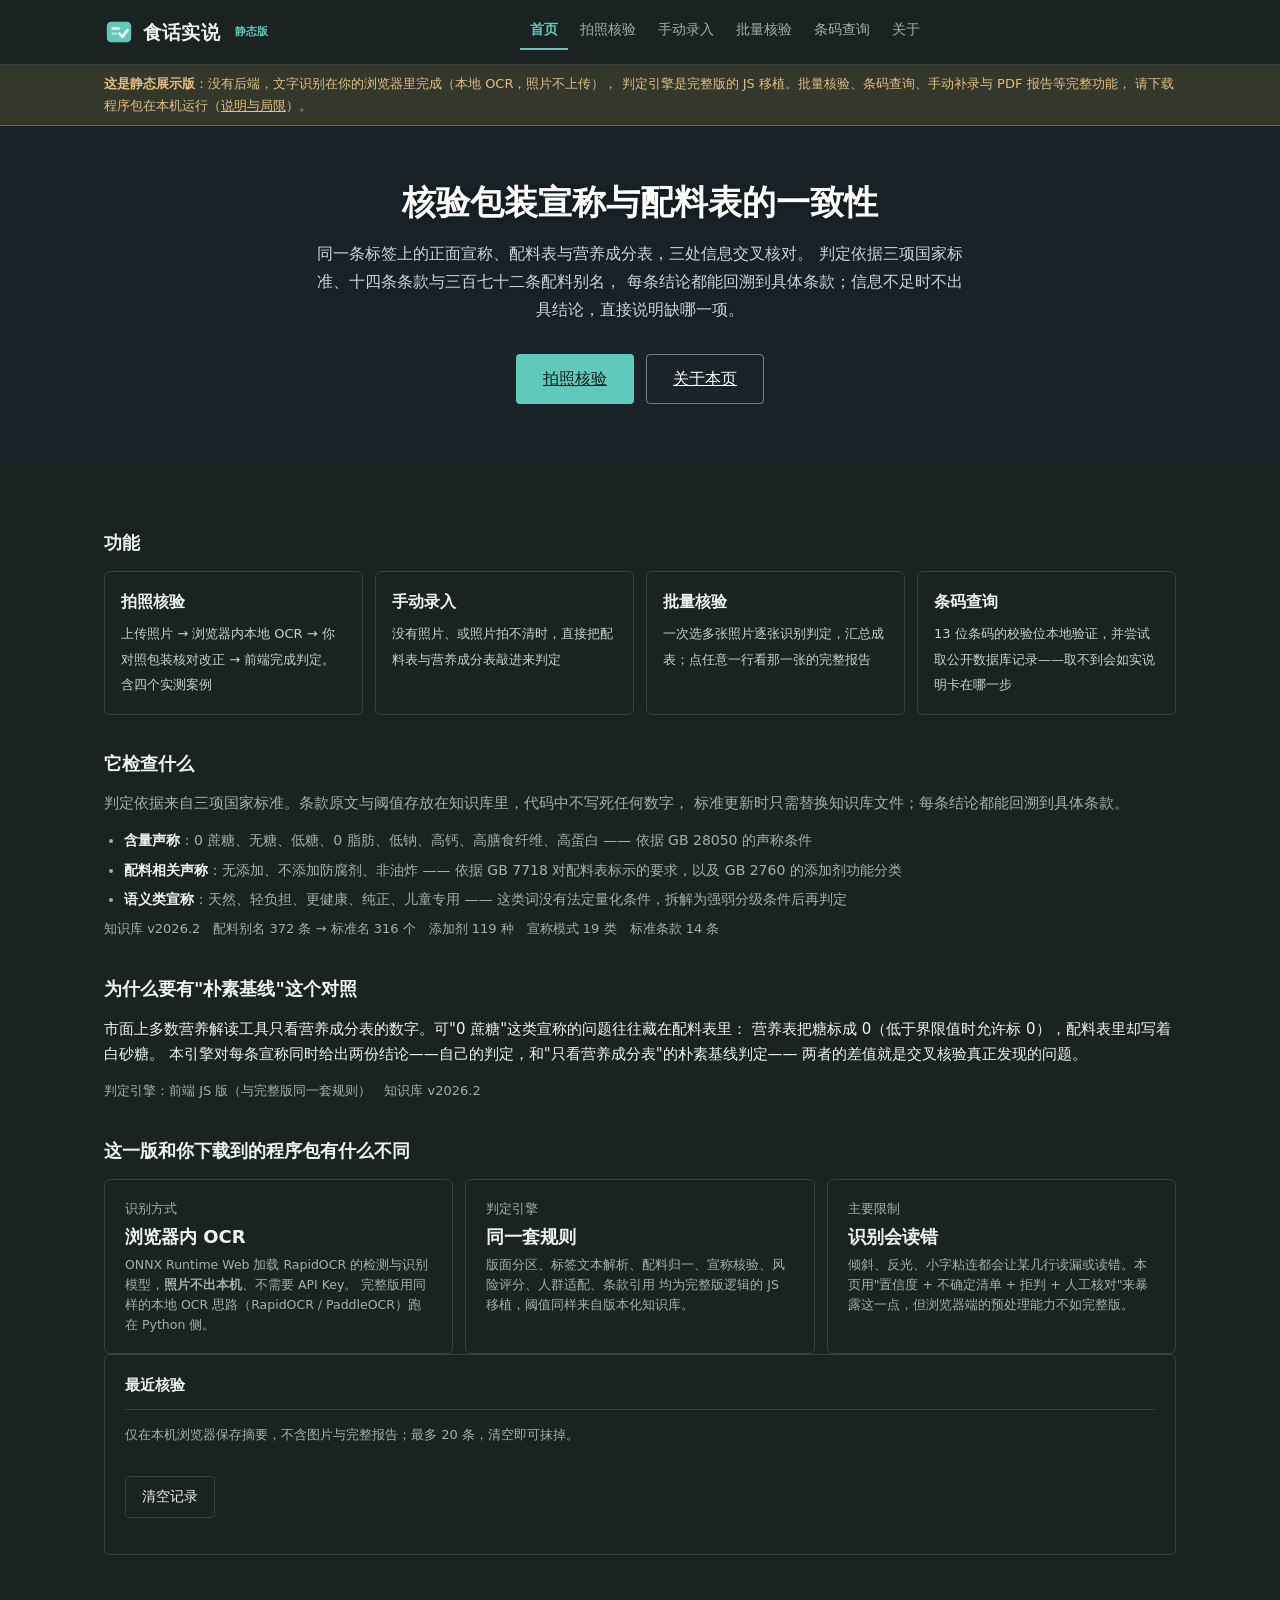
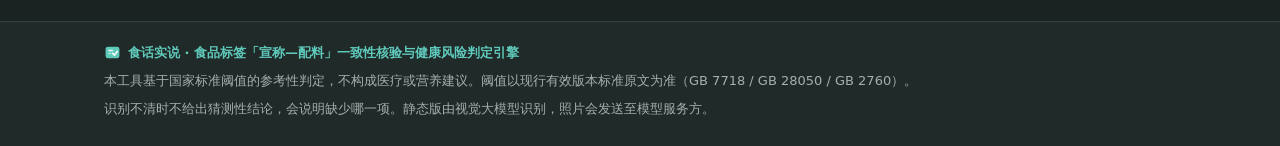
==== commit dd781461: "hero 文案专业化" ====
--- a/index.html
+++ b/index.html
@@ -59,10 +59,11 @@
 
 <section class="hero">
   <div class="hero-inner">
-    <h1>核验包装正面的宣称，和背面的配料表是否对得上</h1>
+    <h1>核验包装宣称与配料表的一致性</h1>
     <p class="hero-sub">
-      把包装宣称、配料表与营养成分表三份信息放在一起交叉核验，给出结论与所依据的国家标准条款；
-      识别不清时不猜测，直接说明缺哪一项。
+      同一条标签上的正面宣称、配料表与营养成分表，三处信息交叉核对。
+      判定依据三项国家标准、十四条条款与三百七十二条配料别名，
+      每条结论都能回溯到具体条款；信息不足时不出具结论，直接说明缺哪一项。
     </p>
 
     <div class="hero-actions">
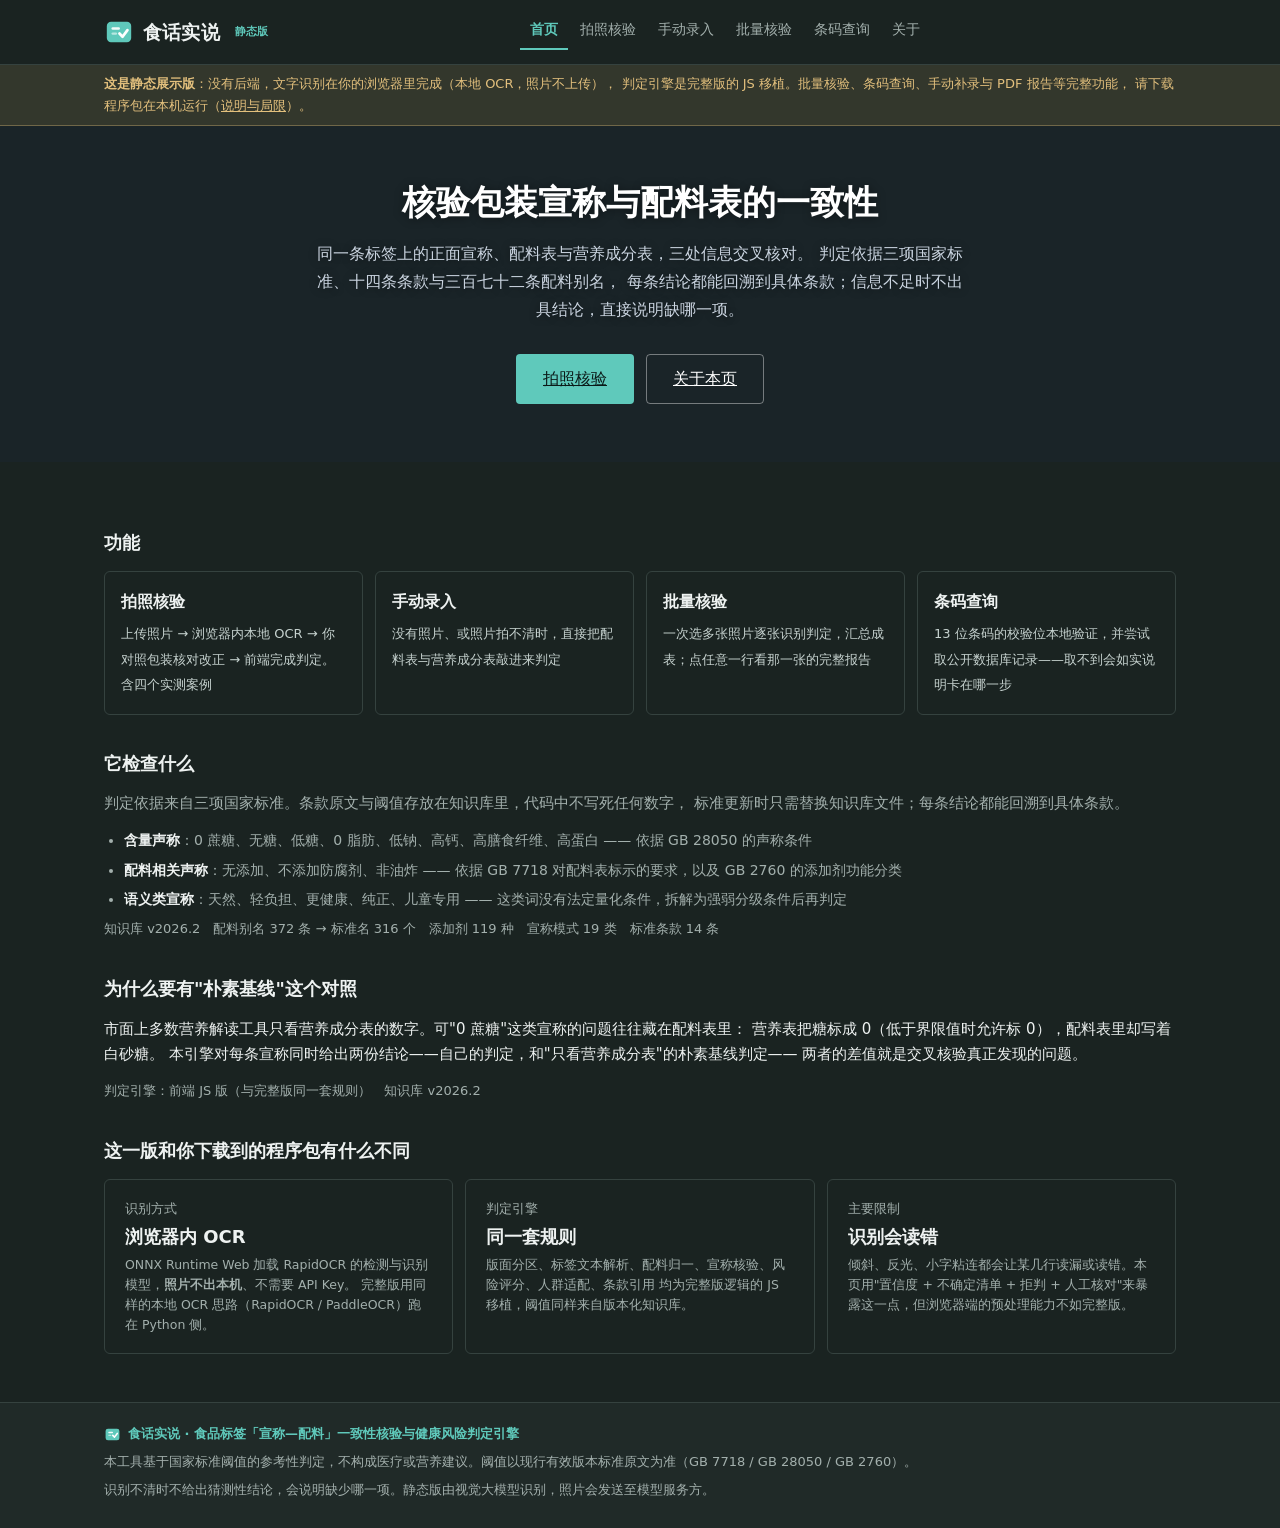
==== commit afc813c0: "核验记录移出首页" ====
--- a/index.html
+++ b/index.html
@@ -136,16 +136,6 @@
         + 人工核对"来暴露这一点，但浏览器端的预处理能力不如完整版。</div>
     </div>
   </div>
-    <div class="panel" id="historyPanel">
-      <div class="panel-title">最近核验</div>
-      <p class="small muted" style="margin-top:0">
-        仅在本机浏览器保存摘要，不含图片与完整报告；最多 20 条，清空即可抹掉。
-      </p>
-      <div class="history-list" data-history-list></div>
-      <div class="btn-row">
-        <button class="btn-ghost btn-sm" type="button" data-history-clear>清空记录</button>
-      </div>
-    </div>
 
 </main>
 
@@ -163,6 +153,5 @@
 <script src="static/rules.js"></script>
 <script src="static/ocr.js"></script>
 <script src="static/app.js"></script>
-<script src="static/history.js"></script>
 </body>
 </html>
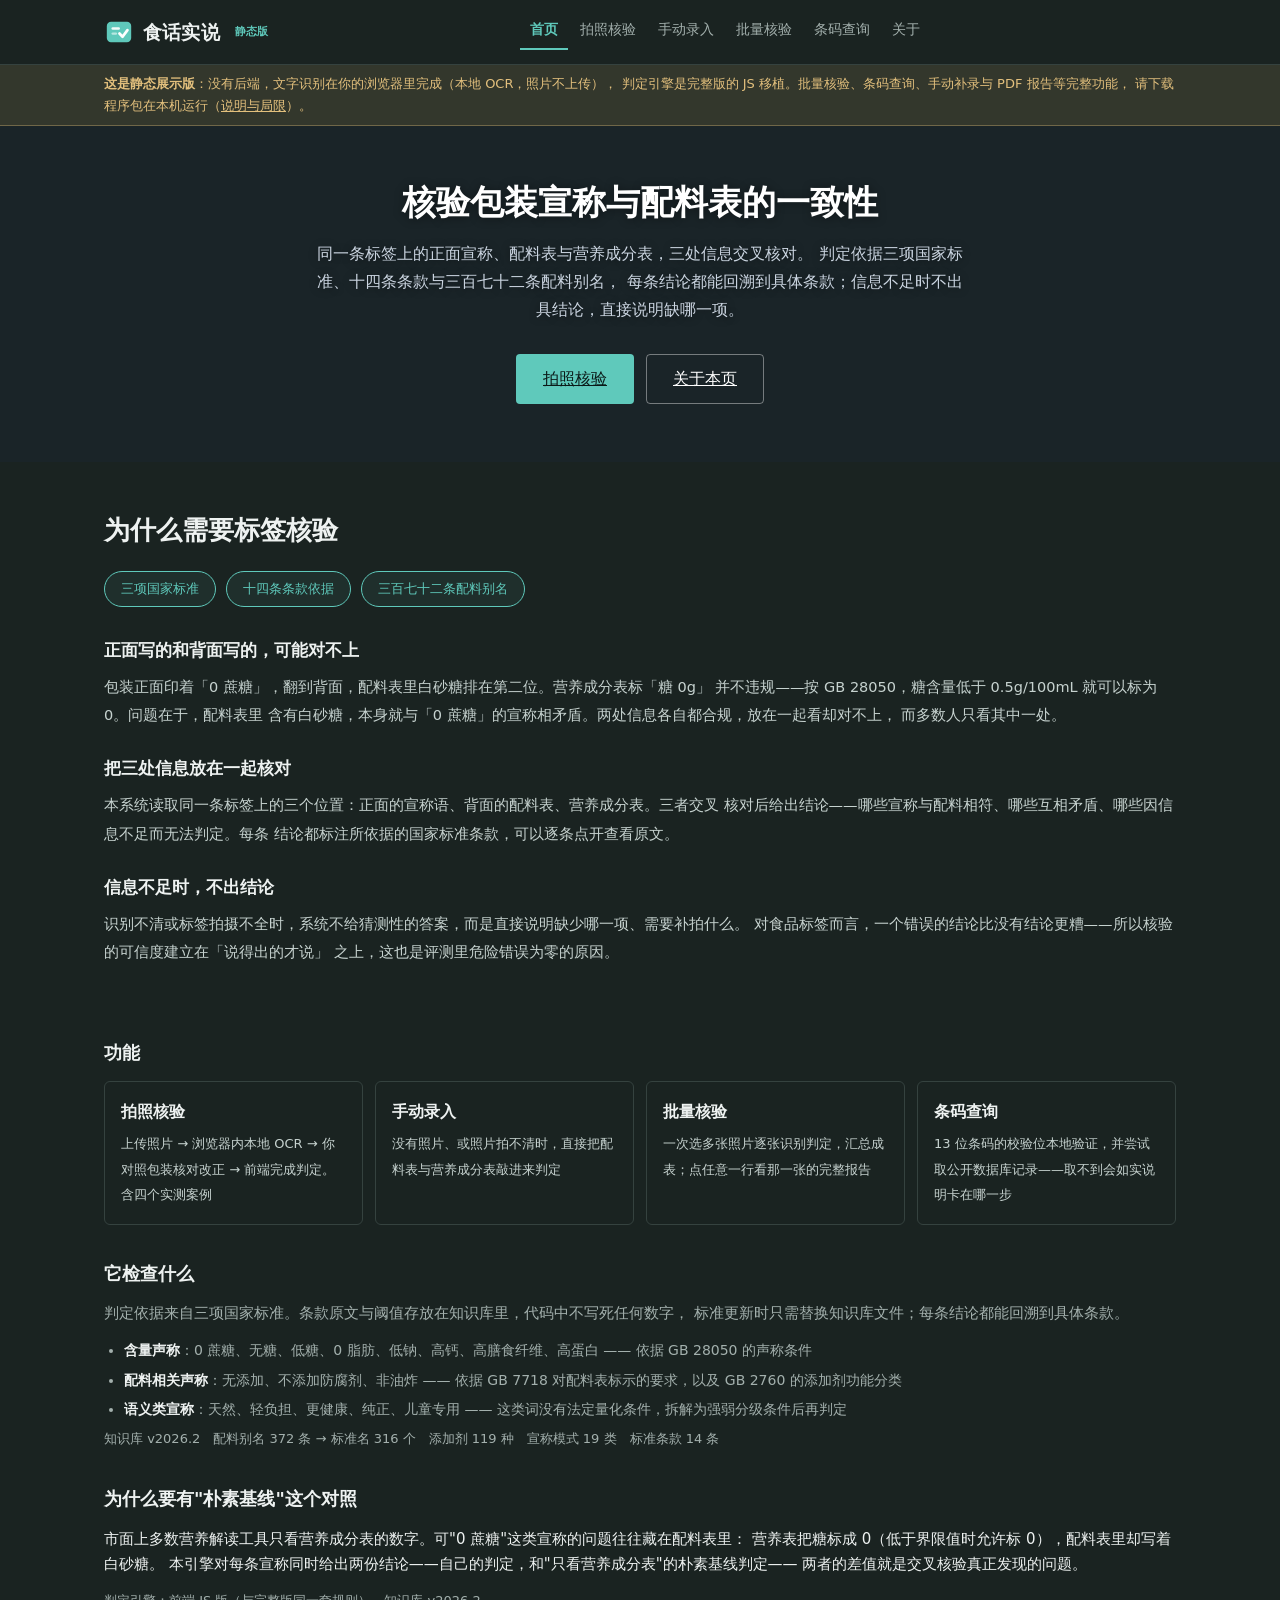
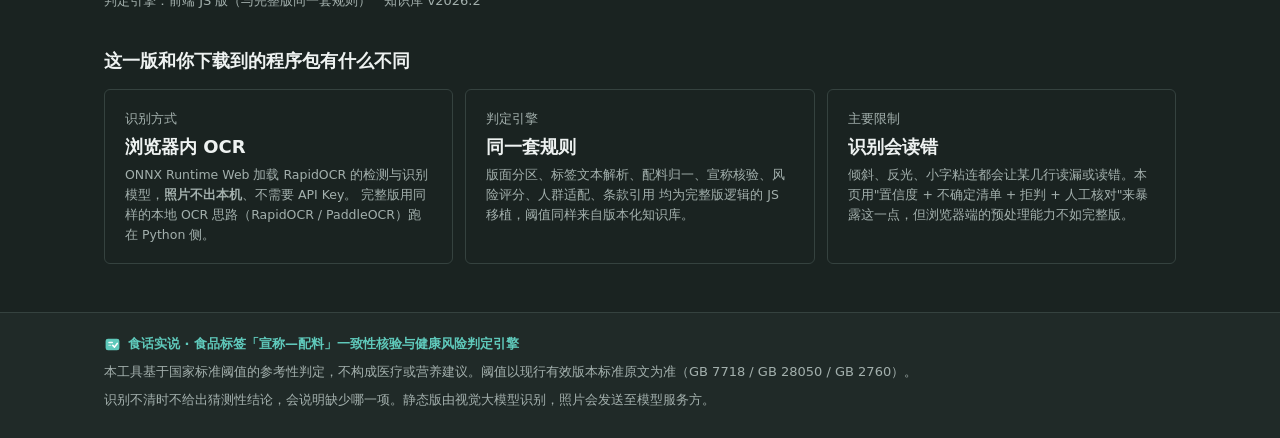
==== commit 4a23d843: "首页加为什么需要标签核验" ====
--- a/index.html
+++ b/index.html
@@ -70,6 +70,40 @@
       <a class="btn btn-lg" href="verify.html">拍照核验</a>
       <a class="btn-ghost btn-lg" href="about.html">关于本页</a>
     </div>
+  </div>
+</section>
+
+<section class="why-section">
+  <div class="why-inner">
+    <h2>为什么需要标签核验</h2>
+
+    <div class="why-chips">
+      <span>三项国家标准</span>
+      <span>十四条条款依据</span>
+      <span>三百七十二条配料别名</span>
+    </div>
+
+    <h3>正面写的和背面写的，可能对不上</h3>
+    <p>
+      包装正面印着「0 蔗糖」，翻到背面，配料表里白砂糖排在第二位。营养成分表标「糖 0g」
+      并不违规——按 GB 28050，糖含量低于 0.5g/100mL 就可以标为 0。问题在于，配料表里
+      含有白砂糖，本身就与「0 蔗糖」的宣称相矛盾。两处信息各自都合规，放在一起看却对不上，
+      而多数人只看其中一处。
+    </p>
+
+    <h3>把三处信息放在一起核对</h3>
+    <p>
+      本系统读取同一条标签上的三个位置：正面的宣称语、背面的配料表、营养成分表。三者交叉
+      核对后给出结论——哪些宣称与配料相符、哪些互相矛盾、哪些因信息不足而无法判定。每条
+      结论都标注所依据的国家标准条款，可以逐条点开查看原文。
+    </p>
+
+    <h3>信息不足时，不出结论</h3>
+    <p>
+      识别不清或标签拍摄不全时，系统不给猜测性的答案，而是直接说明缺少哪一项、需要补拍什么。
+      对食品标签而言，一个错误的结论比没有结论更糟——所以核验的可信度建立在「说得出的才说」
+      之上，这也是评测里危险错误为零的原因。
+    </p>
   </div>
 </section>
 
--- a/static/style.css
+++ b/static/style.css
@@ -1244,3 +1244,55 @@
   .kb-filters { flex-direction: column; }
   .kb-filters select { width: 100%; }
 }
+
+
+/* ---------------------------------------------------------------- 首页：为什么需要 */
+/* 参考检测机构介绍页的组织方式：大标题、胶囊标签概括底气、分段正文各说一件事。
+   背景沿用主题色，不用图片。 */
+.why-section { padding: 46px 0 6px; }
+
+.why-inner {
+  max-width: var(--wrap);
+  margin: 0 auto;
+  padding: 0 24px;
+}
+
+.why-section h2 { font-size: 26px; margin: 0 0 18px; }
+
+.why-chips {
+  display: flex;
+  gap: 10px;
+  flex-wrap: wrap;
+  margin-bottom: 30px;
+}
+
+.why-chips span {
+  font-size: 13px;
+  padding: 6px 16px;
+  border-radius: 999px;
+  color: var(--brand);
+  border: 1px solid var(--brand);
+  background: rgba(95, 201, 187, .07);
+}
+
+.why-section h3 {
+  font-size: 16.5px;
+  font-weight: 600;
+  margin: 26px 0 8px;
+  color: #eef2f1;
+  color: var(--text);
+}
+
+.why-section p {
+  font-size: 14.5px;
+  line-height: 1.95;
+  margin: 0;
+  color: #c6d2cf;
+  color: var(--text-soft);
+}
+
+@media (max-width: 820px) {
+  .why-section { padding: 32px 0 4px; }
+  .why-section h2 { font-size: 21px; }
+  .why-section h3 { font-size: 15.5px; }
+}
